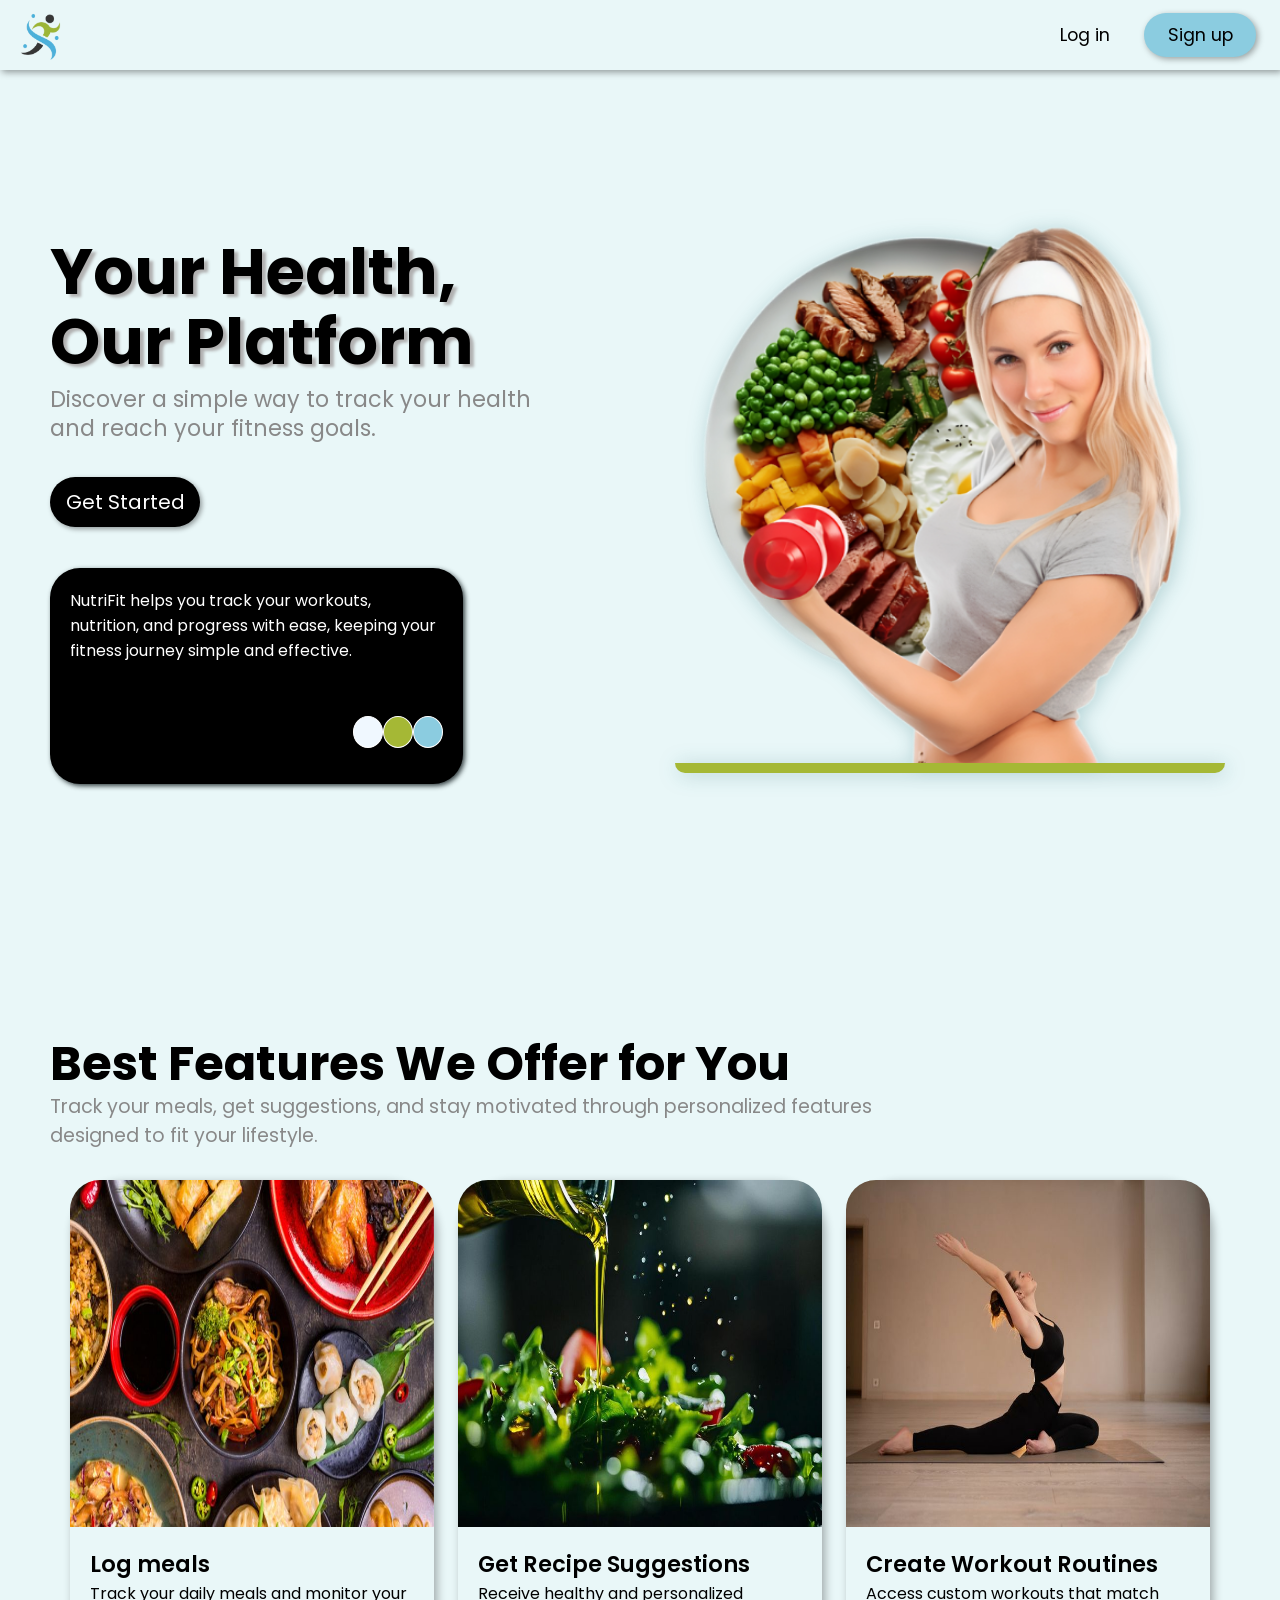
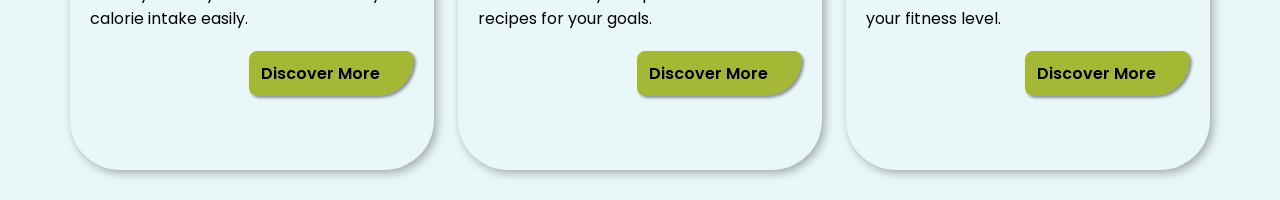
==== index.html @ 41700602 "Structure" ====
<!DOCTYPE html>
<html lang="en">
<head>
    <meta charset="UTF-8">
    <meta name="viewport" content="width=device-width, initial-scale=1.0">
    <title>Your Health, Our App</title>
    <link rel="stylesheet" href="/styles/landing.css">
    <link href="https://fonts.googleapis.com/css2?family=Poppins:wght@300;500;700&display=swap" rel="stylesheet">
    <link rel="icon" type="image/png" href="/assets/images/fit_Icon.png">
    <link rel="apple-touch-icon" href="/assets/images/fit_Icon.png">
</head>
<body>
   <nav class = "navi">
        <div class="logoContainer">
            <img src = "/assets/images/logo2.png">
        </div>
        <div class="log">
            <div class="loginButton">
                <a href = "/auth.html"><p>Log in</p></a>
            </div>
        </div>
        <div class="sign">
            <div class="signButton">
                <a href = "/signup.html"><p>Sign up</p></a>
            </div>
        </div>
   </nav>
   <div class="mainContainer">
        <div class="first">
            <div class="leftFirst">
                <div class="tagline">
                    <p>Your Health, Our Platform</p>
                </div>
                <div class="desc">
                    <p>Discover a simple way to track your health<br>and reach your fitness goals.</p>
                </div>
                <div class="getStarted">
                    <a class ="designA" href ="/auth.html"><div class="actualGetStarted">Get Started</div></a>
                </div>
                <div class="about">
                    <div class="aboutContent">
                        <div class="aboutDesc">
                            <p>NutriFit helps you track your workouts, nutrition, and progress with ease, keeping your fitness journey simple and effective.</p>
                        </div>
                        <div class="circles">
                            <div class="circle"></div>
                            <div class="circle2">
                                <div class="actualCircle sa"></div>
                                <div class="actualCircle se"></div>
                                <div class="actualCircle si"></div>
                            </div>
                        </div>
                    </div>
                </div>
            </div>
            <div class="rightFirst">
                <img src="/assets/images/ateGirl.png">
            </div>
        </div>
        <div class="second">
          <div class="landingTitle">
            <p>Best Features We Offer for You</p>
          </div>
          <div class="landingDesc">Track your meals, get suggestions, and stay motivated through personalized features designed to fit your lifestyle.</div>
          <div class="features">
              <div class="feat1">
                  <div class="landingImag">
                    <img src="/assets/images/logMeal.jpg">
                  </div>
                  <div class="landingInfoDesc">
                    <p class="head">Log meals</p>
                    <p class="head2">Track your daily meals and monitor your calorie intake easily.</p>
                    <a class ="designB" href ="/auth.html"><div class="discover">Discover More</div></a>
                  </div>
              </div>
              <div class="feat2">
                  <div class="landingImag">
                    <img src="/assets/images/spices.jpg">
                  </div>
                  <div class="landingInfoDesc">
                    <p class="head">Get Recipe Suggestions</p>
                    <p class="head2">Receive healthy and personalized recipes for your goals.</p>
                    <a class ="designB" href ="/auth.html"><div class="discover">Discover More</div></a>
                  </div>
                </div>
                <div class="feat3">
                  <div class="landingImag">
                    <img src="/assets/images/work.jpg">
                  </div>
                  <div class="landingInfoDesc">
                    <p class="head">Create Workout Routines</p>
                    <p class="head2">Access custom workouts that match your fitness level.</p>
                    <a class ="designB" href ="/auth.html"><div class="discover">Discover More</div></a>
                  </div>
              </div>
          </div>
        </div>
    </div>
   </div>
   <script src = "/script/landingPage.js"></script>
</body>
</html>
---- styles/landing.css ----
@import url('https://fonts.googleapis.com/css2?family=Amaranth:ital,wght@0,400;0,700;1,400;1,700&family=Bebas+Neue&family=Berkshire+Swash&family=Black+Han+Sans&family=Cal+Sans&family=Carter+One&family=Comic+Relief:wght@400;700&family=Happy+Monkey&family=Inria+Sans:ital,wght@0,300;0,400;0,700;1,300;1,400;1,700&family=Inter:ital,opsz,wght@0,14..32,100..900;1,14..32,100..900&family=Jua&family=Lilita+One&family=Lobster+Two:ital,wght@0,400;0,700;1,400;1,700&family=Luckiest+Guy&family=Madimi+One&family=New+Amsterdam&family=Nunito:ital,wght@0,200..1000;1,200..1000&family=Odibee+Sans&family=Outfit:wght@100..900&family=Pacifico&family=Pangolin&family=Passion+One:wght@400;700;900&family=Playwrite+DE+Grund:wght@100..400&family=Poppins:ital,wght@0,100;0,200;0,300;0,400;0,500;0,600;0,700;0,800;0,900;1,100;1,200;1,300;1,400;1,500;1,600;1,700;1,800;1,900&family=Raleway:ital,wght@0,100..900;1,100..900&family=Roboto:ital,wght@0,100..900;1,100..900&family=Rubik:ital,wght@0,300..900;1,300..900&family=Sniglet:wght@400;800&family=Space+Mono:ital,wght@0,400;0,700;1,400;1,700&family=Staatliches&family=Underdog&display=swap');
* {
    margin: 0;
    padding: 0;
    box-sizing: border-box;
}
body {
    font-family: 'Poppins', sans-serif;
    background-color: #E9F7F8;
    height: auto;
}
.designA{
    display: flex;
    text-decoration: none;
}
.designB{
    text-decoration: none;
    align-self: flex-end;
}
.navi{
    width: 100%;
    height: 70px;
    display: grid;
    position: fixed;
    background-color: #E9F7F8;
    box-shadow: 2px 2px 7px rgba(0, 0, 0, 0.405);
    grid-template-columns: 8fr 1fr 1fr;
    z-index: 2;
}
.logoContainer{
    width: 100%;
    height: 100%;
    display: flex;
    padding: 0px 15px;
    align-items: center;
    position: relative;
}
.logoContainer img{
    position: absolute;
    display: block;
    width: 55px;
    height: 55px;
}
.log, .sign{
    font-size: 1.1rem;
    display: flex;
    align-items: center;
    justify-content: center;
    font-family: 'Poppins';
}
.log a, .sign a{
    text-decoration: none;
    color: black;
}
.loginButton{
    width: 80%;
    display: flex;
    justify-content: end;
    align-items: center;
    height: 44px;
    border-radius: 30px;
}
.signButton:hover{
    transform: scale(1.05);
}
.log{
    width: 160px;
    height: 100%;
    padding-right: 10px;
    justify-content: end;
}
.signButton{
    width: 70%;
    display: flex;
    justify-content: center;
    align-items: center;
    height: 44px;
    border-radius: 30px;
    box-shadow: 2px 2px 6px rgba(0, 0, 0, 0.353);
    background-color: #8BCCE0;
    transition: 0.2s;
}
.sign{
    width: 160px;
    height: 100%;
}
.mainContainer{
    display: grid;
    grid-template-rows: 1fr 1fr;
    width: 100%;
    z-index: -2;
    height: 100%;
}
.first{
    width: 100%;
    height: 100vh;
    display: grid;
    grid-template-columns: 1fr 1fr;
    padding: 95px 20px 0px 20px;
}
.leftFirst{
    width: 100%;
    height: 100%;
    display: grid;
    gap: 0.5rem;
    grid-template-rows: 1.7fr 0.5fr 0.5fr 2fr;
}
.tagline, .desc, .getStarted, .about{
    width: 100%;
    height: 100%;
    padding-left: 30px;
}
.tagline{
    display: flex;
    align-items: end;
    font-size: 4rem;
    line-height: 4.4rem;
    font-weight: 650;
    text-shadow: 4px 3px 3px rgb(177, 177, 177);
    padding-left: 30px;
    padding-right: 125px;
}
.desc{
    line-height: 1.8rem;
    color: #888888;
    font-size: 1.4rem;
}
.actualGetStarted{
    display: flex;
    justify-content: center;
    align-items: center;
    border-radius: 30px;
    font-size: 20px;
    background-color: #000000;
    width: 150px;
    box-shadow: 2px 2px 5px rgba(0, 0, 0, 0.384);
    color: white;
    height: 50px;
    cursor: pointer;
    transition: 0.2s;
}
.actualGetStarted:hover{
    transform: scale(1.03);
    background-color: #000000bd;
}
.aboutContent{
    display: grid;
    grid-template-rows: 1fr 0.4fr;
    padding: 20px;
    border-radius: 30px;
    box-shadow: 2px 2px 5px rgba(14, 24, 26, 0.832);

    background-color: black;
    color: white;
    height: 65%;
    width: 70%;
}
.aboutDesc{
    height: 100%;
}
.circles{
    height: 100%;
    display: grid;
    gap: 0rem;
    grid-template-columns: 2fr 0.5fr;
}
.circle{
    display: grid;
    
    padding: 2.5px 0px;
    grid-template-columns: 1fr 1fr 1fr;
}
.circle2{
    width: 90px;
    height: 37px;
    display: grid;
    padding: 2.5px 0px;
    grid-template-columns: 1fr 1fr 1fr;
}
.actualCircle{
    border: 1px solid white;
    border-radius: 100%;
}
.sa{
    background-color: aliceblue;
}
.se{
    background-color: #A5B835;
}
.si{
    background-color: #8BCCE0;
}
.rightFirst{
    width: 100%;
    display: flex;
    justify-content: center;
    align-items: center;
    height: 100%;
    background-color: rgba(95, 158, 160, 0);
    position: relative;
}
.rightFirst img{
    filter: drop-shadow(2px 2px 10px rgba(17, 94, 102, 0.263));
    position: absolute;
    display: block;
    width: 550px;
    z-index: -1;
    height: 550px;
    border-bottom: 10px solid #A5B835;
    border-radius: 10px;
}
.second{
    width: 100%;
    padding: 95px 20px 0px 20px;
    height: 100vh; 
    display: grid;
    z-index: 1;
    grid-template-rows: 0.6fr 0.3fr 4fr;
}
.landingTitle{
    width: 80%;
    display: flex;
    align-items: end;
    font-size: 3rem;
    line-height: 3.6rem;
    font-weight: 650;
    padding-left: 30px;
    padding-right: 125px;
}

.landingDesc{
    padding-left: 30px;
    width: 70%;
    color: #888888;
    font-size: 1.2rem;
}
.features{
    padding: 30px 50px 30px 50px;
    display: grid;
    gap: 1.5rem;
    grid-template-columns: 1fr 1fr 1fr;

}
.feat1, .feat2, .feat3{
    border-radius: 50px;
    box-shadow: 3px 3px 10px rgba(0, 0, 0, 0.316);
    display: grid;
    grid-template-rows: 1fr 0.7fr;
}
.feat1{
}
.feat2{
}
.feat3{
}

.landingImag{
    position: relative;
}
.landingImag img{
    position: absolute;
    width: 100%;
    height: 100%;
    border-radius: 30px 30px 0px 0px;
}
.landingInfoDesc{
    padding: 20px 20px 0px 20px;
    display: flex;
    flex-direction: column;
}
.head{
    font-size: 1.4rem;
    font-weight: 600;
}
.discover{
    display: flex;
    align-self: end;
    background-color: #A5B835;
    border-radius: 20px 20px 90px 20px;
    padding: 10px 0px;
    color: rgb(0, 0, 0);
    width: 165px;
    margin-top: 20px;
    justify-content: start;
    padding-left: 12px;
    cursor: pointer;
    font-weight: 600;
    transition: 0.3s;
    box-shadow: 2px 2px 3px rgba(0, 0, 0, 0.407);
}
.discover:hover{
    transform: scale(1.02);
    width: 175px;
}





/* Extra small: phones < 480px */
@media (max-width: 479px) {

    .navi{
        width: 100%;
        height: 70px;
        display: grid;
        grid-template-columns: 8fr 0.8fr 0.8fr;
    }
    .logoContainer img{
        width: 50px;
        height: 50px;
    }
    .log, .sign{
        font-size: 1rem;
    }
    .loginButton{
        width: 80%;
        display: flex;
        justify-content: end;
        align-items: center;
        height: 44px;
        padding-right: 10px;
        border-radius: 30px;
    }
    .log{
        width: 105px;
        height: 100%;
        justify-content: end;
    }
    .signButton{
        width: 100px;
        display: flex;
        justify-content: center;
        align-items: center;
        height: 44px;
        border-radius: 30px;
        background-color: #8BCCE0;
    }
    .sign{
        padding-right: 20px;
        justify-content: end;
        width: 105px;
        height: 100%;
    }
    .first{
        width: 100%;
        height: 100vh;
        display: grid;
        grid-template-columns: none;
        grid-template-rows: 0.8fr 1fr;
        padding: 85px 10px 0px 10px;
    }
    .rightFirst{
        order: 1;
    }
    .leftFirst{
        order: 2;
        display: grid;
        gap: 0.5rem;
        grid-template-rows: 0.8fr 0.5fr 0.6fr 1.9fr;
    }
    .tagline, .desc, .getStarted, .about{
        width: 100%;
        height: 100%;
    }

    .tagline{
        text-align: center;
        display: flex;
        align-items: end;
        justify-content: center;
        font-size: 1.8rem;
        line-height: 2.1rem;
        font-weight: 650;
        padding: 0px;

    }
    .desc{
        padding: 0px;
        text-align: center;
        align-items: center;
        justify-content: center;
        display: flex;
        line-height: 1.2rem;
        color: #888888;
        font-size: 1rem;
    }
    .getStarted{
                padding: 0px;
        align-items: center;
        display: flex;
        justify-content: center;
    }
    .actualGetStarted{
        
        display: flex;
        justify-content: center;
        align-items: center;
        border-radius: 30px;
        font-size: 18px;
        background-color: #000000;
        width: 145px;
        color: white;
        height: 48px;
    }
    .about{
        padding: 0px;

        display: flex;
        justify-content: center;
    }

    .aboutContent{
        display: grid;
        grid-template-rows: 1fr 0.4fr;
        padding: 0px;
        border-radius: 30px;
        background-color: black;
        color: white;
        height: 65%;
        padding: 15px 20px;
        width: 350px;
        height: 110px;
    }
    .aboutDesc{
        height: 100%;
        font-size: 0.7rem;
    }
    .circles{
        height: 100%;
        display: grid;
        gap: 0rem;
        grid-template-columns: 2fr 0.5fr;
    }
    .circle{
        display: grid;
        padding: 2.5px 0px;
        grid-template-columns: 1fr 1fr 1fr;
    }
    .circle2{
        width: 78px;
        display: grid;
        height: 31px;
        padding: 2.5px 0px;
        grid-template-columns: 1fr 1fr 1fr;
    }
    .actualCircle{
        border: 1px solid white;
        border-radius: 100%;
    }
    .sa{
        background-color: aliceblue;
    }
    .se{
        background-color: #A5B835;
    }
    .si{
        background-color: #8BCCE0;
    }
    .rightFirst{
        width: 100%;
        display: flex;
        justify-content: center;
        align-items: center;
        height: 100%;
        z-index: -1;
        padding-top: 10px;
        background-color: rgba(95, 158, 160, 0);
        position: relative;
    }
    .rightFirst img{
        filter: drop-shadow(2px 2px 10px rgba(17, 94, 102, 0.263));
        position: absolute;
        display: block;
        width: 300px;
        z-index: 1;
        height: 300px;
        border-bottom: 10px solid #A5B835;
        border-radius: 10px;
    }
    .second{
        width: 100%;
        padding: 70px 10px 0px 10px;
        height: 100vh; 
        display: grid;
        grid-template-rows: 0.6fr 0.3fr 4fr;
    }
    .landingTitle{
        display: flex;
        justify-content: center;
        width: 100%;
        font-size: 1.3rem;
        line-height: 2.5rem;
        font-weight: 650;
        text-align: center;
        padding: 0px 10px;
    }

    .landingDesc{
        padding: 0px 15px;
        width: 100%;
        text-align: center;
        justify-content: center;
        display: flex;
        color: #888888;
        font-size: 0.8rem;
    }
    .features{
        padding: 20px 20px 30px 20px;
        display: grid;
        gap: 1.2rem;
        grid-template-columns: none;
        grid-template-rows: 1fr 1fr 1fr;

    }
    .feat1, .feat2, .feat3{
        border-radius: 50px;
        box-shadow: 3px 3px 10px rgba(0, 0, 0, 0.316);
        display: grid;
        grid-template-rows: 1fr 0.7fr;
    }
    .landingImag{
        position: relative;
    }
    .landingImag img{
        position: absolute;
        width: 100%;
        height: 100%;
        border-radius: 30px 30px 0px 0px;
    }
    .landingInfoDesc{
        padding: 20px 20px 0px 20px;
        display: flex;
        flex-direction: column;
    }
    .head{
        font-size: 1.1rem;
        font-weight: 600;
    }
    .head2{
        font-size: 0.9rem;
    }
    .discover{
        display: flex;
        align-self: end;
        background-color: #A5B835;
        border-radius: 20px 20px 90px 20px;
        padding: 8px 0px;
        color: rgb(0, 0, 0);
        width: 140px;
        margin-bottom: 15px;
        justify-content: start;
        padding-left: 12px;
        cursor: pointer;
        font-weight: 600;
        transition: 0.3s;
        font-size: 0.9rem;
        box-shadow: 2px 2px 3px rgba(0, 0, 0, 0.407);
    }
    .discover:hover{
        transform: scale(1.02);
        width: 155px;
    }


}

/* Small: phones 480px–767px */
@media (min-width: 480px) and (max-width: 767px) {

    .first{
        width: 100%;
        height: 100vh;
        display: grid;
        grid-template-columns: none;
        grid-template-rows: 0.8fr 1fr;
        padding: 85px 10px 0px 10px;
    }
    .rightFirst{
        order: 1;
    }
    .leftFirst{
        order: 2;
        display: grid;
        gap: 0.5rem;
        padding: 0px;
        grid-template-rows: 0.8fr 0.7fr 0.8fr 1.9fr;
    }
    .tagline, .desc, .getStarted, .about{
        width: 100%;
        height: 100%;
    }
    .tagline{
        text-align: center;
        display: flex;
        align-items: end;
        justify-content: center;
        font-size: 2rem;
        line-height: 2rem;
        font-weight: 650;
        padding: 0px;

    }
    .desc{
        padding: 0px;
        text-align: center;
        line-height: 1.3rem;
        color: #888888;
        font-size: 1.1rem;
    }
    .getStarted{
                padding: 0px;

        display: flex;
        justify-content: center;
    }
    .actualGetStarted{
        
        display: flex;
        justify-content: center;
        align-items: center;
        border-radius: 30px;
        font-size: 18px;
        background-color: #000000;
        width: 145px;
        color: white;
        height: 48px;
    }
    .about{
        padding: 0px;

        display: flex;
        justify-content: center;
    }

    .aboutContent{
        display: grid;
        grid-template-rows: 1fr 0.4fr;
        padding: 0px;
        border-radius: 30px;
        background-color: black;
        color: white;
        height: 65%;
        padding: 15px 20px;
        width: 370px;
        height: 110px;
    }
    .aboutDesc{
        height: 100%;
        font-size: 0.7rem;
    }
    .circles{
        height: 100%;
        display: grid;
        gap: 0rem;
        grid-template-columns: 2fr 0.5fr;
    }
    .circle{
        display: grid;
        padding: 2.5px 0px;
        grid-template-columns: 1fr 1fr 1fr;
    }
    .circle2{
        width: 78px;
        display: grid;
        height: 31px;
        padding: 2.5px 0px;
        grid-template-columns: 1fr 1fr 1fr;
    }
    .actualCircle{
        border: 1px solid white;
        border-radius: 100%;
    }
    .sa{
        background-color: aliceblue;
    }
    .se{
        background-color: #A5B835;
    }
    .si{
        background-color: #8BCCE0;
    }
    .rightFirst{
        width: 100%;
        display: flex;
        justify-content: center;
        align-items: center;
        height: 100%;
        z-index: -1;
        padding-top: 10px;
        background-color: rgba(95, 158, 160, 0);
        position: relative;
    }
    .rightFirst img{
        filter: drop-shadow(2px 2px 10px rgba(17, 94, 102, 0.263));
        position: absolute;
        display: block;
        width: 300px;
        z-index: 1;
        height: 300px;
        border-bottom: 10px solid #A5B835;
        border-radius: 10px;
    }
    .second{
        width: 100%;
        padding: 70px 10px 0px 10px;
        height: 100vh; 
        display: grid;
        grid-template-rows: 0.6fr 0.3fr 4fr;
    }
    .landingTitle{
        display: flex;
        justify-content: center;
        width: 100%;
        font-size: 2.1rem;
        line-height: 3rem;
        font-weight: 650;
        text-align: center;
        padding: 0px 50px;
    }

    .landingDesc{
        padding: 0px 10px;
        width: 100%;
        text-align: center;
        justify-content: center;
        display: flex;
        color: #888888;
        font-size: 0.9rem;
    }
    .features{
        padding: 20px 20px 30px 20px;
        display: grid;
        gap: 1.2rem;
        grid-template-columns: none;
        grid-template-rows: 1fr 1fr 1fr;

    }
    .feat1, .feat2, .feat3{
        border-radius: 50px;
        box-shadow: 3px 3px 10px rgba(0, 0, 0, 0.316);
        display: grid;
        grid-template-rows: 1fr 0.7fr;
    }
    .landingImag{
        position: relative;
    }
    .landingImag img{
        position: absolute;
        width: 100%;
        height: 100%;
        border-radius: 30px 30px 0px 0px;
    }
    .landingInfoDesc{
        padding: 20px 20px 0px 20px;
        display: flex;
        flex-direction: column;
    }
    .head{
        font-size: 1.1rem;
        font-weight: 600;
    }
    .head2{
        font-size: 0.9rem;
    }
    .discover{
        display: flex;
        align-self: end;
        background-color: #A5B835;
        border-radius: 20px 20px 90px 20px;
        padding: 10px 0px;
        color: rgb(0, 0, 0);
        width: 165px;
        margin-bottom: 15px;
        justify-content: start;
        padding-left: 12px;
        cursor: pointer;
        font-weight: 600;
        transition: 0.3s;
        box-shadow: 2px 2px 3px rgba(0, 0, 0, 0.407);
    }
    .discover:hover{
        transform: scale(1.02);
        width: 175px;
    }

}

/* Medium: tablets 768px–991px */
@media (min-width: 768px) and (max-width: 991px) {
    .first{
        width: 100%;
        height: 100vh;
        display: grid;
        grid-template-columns: none;
        grid-template-rows: 1fr 0.95fr;
        padding: 85px 10px 0px 10px;
    }
    .rightFirst{
        order: 1;
    }
    .rightFirst img{
        filter: drop-shadow(2px 2px 10px rgba(17, 94, 102, 0.263));
        position: absolute;
        display: block;
        width: 500px;
        z-index: -1;
        height: 500px;
        border-bottom: 10px solid #A5B835;
        border-radius: 10px;
    }
    .leftFirst{
        order: 2;
        display: grid;
        gap: 0.5rem;
        grid-template-rows: 0.8fr 0.7fr 0.8fr 1.9fr;
    }
    .tagline, .desc, .getStarted, .about{
        width: 100%;
        height: 100%;
    }
    .tagline{
        display: flex;
        align-items: end;
        justify-content: center;
        font-size: 2.3rem;
        line-height: 3rem;
        font-weight: 650;
            padding-right: 30px;
        padding-left: 30px;
    }
    .desc{
        text-align: center;
        line-height: 1.3rem;
        color: #888888;
        font-size: 1.2rem;
    }
    .getStarted{
        display: flex;
        justify-content: center;
    }
    .actualGetStarted{
        display: flex;
        justify-content: center;
        align-items: center;
        border-radius: 30px;
        font-size: 18px;
        background-color: #000000;
        width: 145px;
        color: white;
        height: 48px;
    }
    .about{
        display: flex;
        justify-content: center;
    }

    .aboutContent{
        display: grid;
        grid-template-rows: 1fr 0.4fr;
        padding: 0px;
        border-radius: 30px;
        background-color: black;
        color: white;
        height: 65%;
        padding: 15px 20px;
        width: 490px;
        height: 100px;
    }
    .aboutDesc{
        height: 100%;
        font-size: 0.8rem;
    }
    .circles{
        height: 100%;
        display: grid;
        gap: 0rem;
        grid-template-columns: 2fr 0.5fr;
    }
    .circle{
        display: grid;
        padding: 2.5px 0px;
        grid-template-columns: 1fr 1fr 1fr;
    }
    .circle2{
        width: 78px;
        display: grid;
        height: 31px;
        padding: 2.5px 0px;
        grid-template-columns: 1fr 1fr 1fr;
    }
    .actualCircle{
        border: 1px solid white;
        border-radius: 100%;
    }
    .sa{
        background-color: aliceblue;
    }
    .se{
        background-color: #A5B835;
    }
    .si{
        background-color: #8BCCE0;
    }
    .rightFirst{
        width: 100%;
        display: flex;
        justify-content: center;
        align-items: center;
        height: 100%;
        z-index: -1;
        padding-top: 10px;
        background-color: rgba(95, 158, 160, 0);
        position: relative;
    }
    .rightFirst img{
        filter: drop-shadow(2px 2px 10px rgba(17, 94, 102, 0.263));
        position: absolute;
        display: block;
        width: 300px;
        z-index: 1;
        height: 300px;
        border-bottom: 10px solid #A5B835;
        border-radius: 10px;
    }

    .second{
        width: 100%;
        padding: 70px 10px 0px 10px;
        height: 100vh; 
        display: grid;
        grid-template-rows: 0.6fr 0.3fr 4fr;
    }
    .landingTitle{
        width: 100%;
        display: flex;
        align-items: end;
        font-size: 2.1rem;
        line-height: 3.6rem;
        font-weight: 650;
        padding-left: 20px;
        padding-right: 125px;
    }

    .landingDesc{
        padding-left: 20px;
        width: 90%;
        color: #888888;
        font-size: 1rem;
    }
    .features{
        padding: 20px 20px 30px 20px;
        display: grid;
        gap: 1.2rem;
        grid-template-columns: none;
        grid-template-rows: 1fr 1fr 1fr;

    }
    .feat1, .feat2, .feat3{
        border-radius: 50px;
        box-shadow: 3px 3px 10px rgba(0, 0, 0, 0.316);
        display: grid;
        grid-template-rows: 1fr 0.7fr;
    }
    .landingImag{
        position: relative;
    }
    .landingImag img{
        position: absolute;
        width: 100%;
        height: 100%;
        border-radius: 30px 30px 0px 0px;
    }
    .landingInfoDesc{
        padding: 20px 20px 0px 20px;
        display: flex;
        flex-direction: column;
    }
    .head{
        font-size: 1.1rem;
        font-weight: 600;
    }
    .head2{
        font-size: 0.9rem;
    }
    .discover{
        display: flex;
        align-self: end;
        background-color: #A5B835;
        border-radius: 20px 20px 90px 20px;
        padding: 10px 0px;
        color: rgb(0, 0, 0);
        width: 165px;
        margin-bottom: 15px;
        justify-content: start;
        padding-left: 12px;
        cursor: pointer;
        font-weight: 600;
        transition: 0.3s;
        box-shadow: 2px 2px 3px rgba(0, 0, 0, 0.407);
    }
    .discover:hover{
        transform: scale(1.02);
        width: 175px;
    }

}

/* Large: laptops 992px–1199px */
@media (min-width: 992px) and (max-width: 1199px) { 
    .first{
        width: 100%;
        height: 100vh;
        display: grid;
        grid-template-columns: 1fr 1fr;
        padding: 95px 20px 0px 20px;
    }
    .leftFirst{
        width: 100%;
        height: 100%;
        display: grid;
        gap: 0.5rem;
        grid-template-rows: 1.7fr 0.5fr 0.5fr 2fr;
    }
    .tagline, .desc, .getStarted, .about{
        width: 100%;
        height: 100%;
        padding-left: 30px;
    }
    .tagline{
        display: flex;
        align-items: end;
        font-size: 3.7rem;
        line-height: 4.2rem;
        font-weight: 650;
            padding-right: 5px;
        padding-left: 30px;
    }
    .desc{
        line-height: 1.8rem;
        color: #888888;
        font-size: 1.2rem;
    }
    .actualGetStarted{
        display: flex;
        justify-content: center;
        align-items: center;
        border-radius: 30px;
        font-size: 18px;
        background-color: #000000;
        width: 145px;
        color: white;
        height: 48px;
    }

    .aboutContent{
        display: grid;
        grid-template-rows: 1fr 0.4fr;
        padding: 20px;
        border-radius: 30px;
        background-color: black;
        color: white;
        height: 65%;
        width: 430px;
    }
    .aboutDesc{
        height: 100%;
    }
    .circles{
        height: 100%;
        display: grid;
        gap: 0rem;
        grid-template-columns: 2fr 0.5fr;
    }
    .circle{
        display: grid;
        padding: 2.5px 0px;
        grid-template-columns: 1fr 1fr 1fr;
    }
    .circle2{
        width: 90px;
        display: grid;
        padding: 2.5px 0px;
        grid-template-columns: 1fr 1fr 1fr;
    }
    .actualCircle{
        border: 1px solid white;
        border-radius: 100%;
    }
    .sa{
        background-color: aliceblue;
    }
    .se{
        background-color: #A5B835;
    }
    .si{
        background-color: #8BCCE0;
    }
    .rightFirst{
        width: 100%;
        display: flex;
        justify-content: center;
        align-items: center;
        height: 100%;
        z-index: -1;
        background-color: rgba(95, 158, 160, 0);
        position: relative;
    }
    .rightFirst img{
        filter: drop-shadow(2px 2px 10px rgba(17, 94, 102, 0.263));
        position: absolute;
        display: block;
        width: 440px;
        z-index: 1;
        height: 440px;
        border-bottom: 10px solid #A5B835;
        border-radius: 10px;
    }

    .second{
        width: 100%;
        padding: 95px 10px 0px 10px;
        height: 100vh; 
        display: grid;
        grid-template-rows: 0.6fr 0.3fr 4fr;
    }
    .landingTitle{
        width: 90%;
        display: flex;
        align-items: end;
        font-size: 2.5rem;
        line-height: 3.6rem;
        font-weight: 650;
        padding-left: 20px;
        padding-right: 125px;
    }

    .landingDesc{
        padding-left: 20px;
        width: 90%;
        color: #888888;
        font-size: 1.2rem;
    }
    .features{
        padding: 30px 20px 30px 20px;
        display: grid;
        gap: 1.2rem;
        grid-template-columns: 1fr 1fr 1fr;

    }
    .feat1, .feat2, .feat3{
        border-radius: 50px;
        box-shadow: 3px 3px 10px rgba(0, 0, 0, 0.316);
        display: grid;
        grid-template-rows: 1fr 0.7fr;
    }
    .landingImag{
        position: relative;
    }
    .landingImag img{
        position: absolute;
        width: 100%;
        height: 100%;
        border-radius: 30px 30px 0px 0px;
    }
    .landingInfoDesc{
        padding: 20px 20px 0px 20px;
        display: flex;
        flex-direction: column;
    }
    .head{
        font-size: 1.1rem;
        font-weight: 600;
    }
    .head2{
        font-size: 0.9rem;
    }
    .discover{
        display: flex;
        align-self: end;
        background-color: #A5B835;
        border-radius: 20px 20px 90px 20px;
        padding: 10px 0px;
        color: rgb(0, 0, 0);
        width: 165px;
        margin-top: 30px;
        justify-content: start;
        padding-left: 12px;
        cursor: pointer;
        font-weight: 600;
        transition: 0.3s;
        box-shadow: 2px 2px 3px rgba(0, 0, 0, 0.407);
    }
    .discover:hover{
        transform: scale(1.02);
        width: 175px;
    }




}

/* Extra Large: desktops ≥ 1200px */
@media (min-width: 1200px) {

}
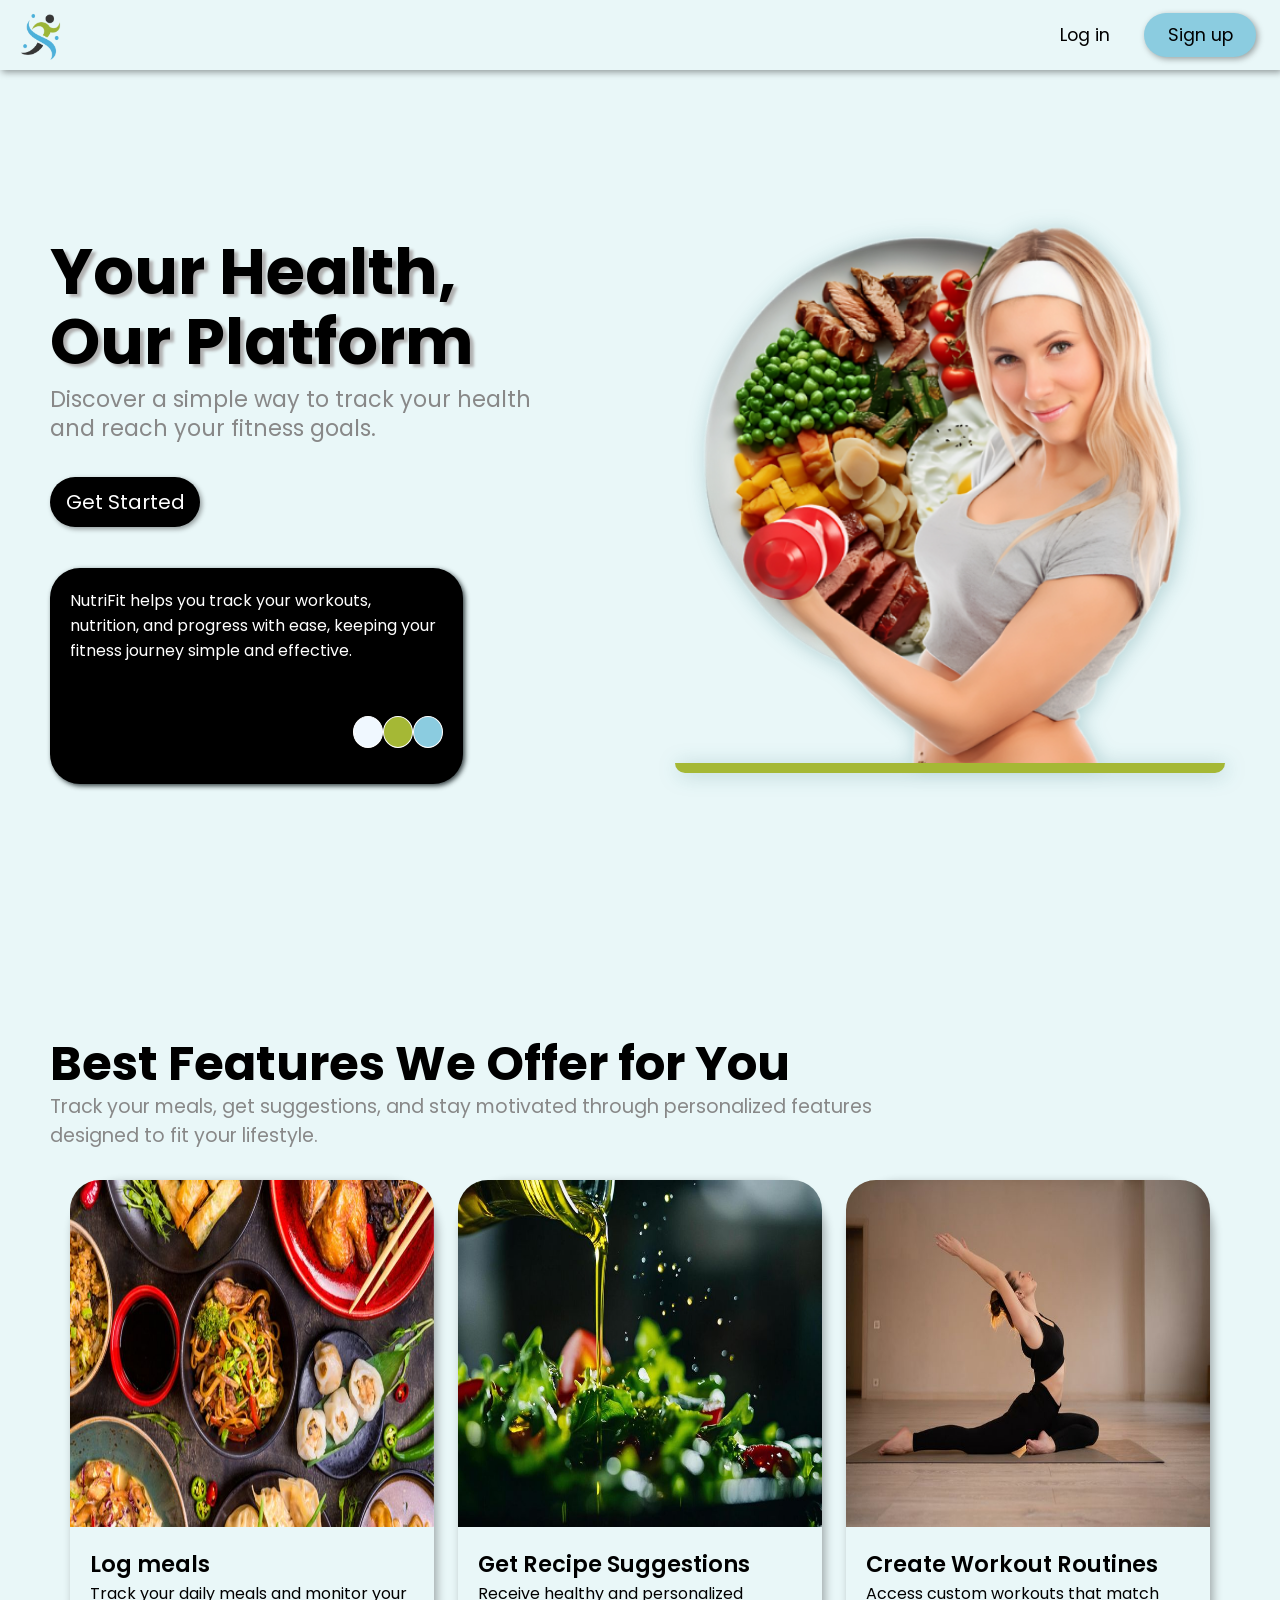
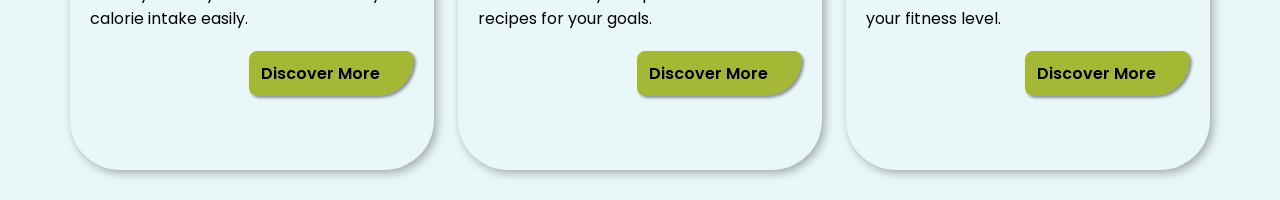
==== commit 7c9e0f61: "added" ====
--- a/index.html
+++ b/index.html
@@ -45,7 +45,7 @@
                         <div class="circles">
                             <div class="circle"></div>
                             <div class="circle2">
-                                <div class="actualCircle sa"></div>
+                                <div class="actualCircle sa">.</div>
                                 <div class="actualCircle se"></div>
                                 <div class="actualCircle si"></div>
                             </div>
